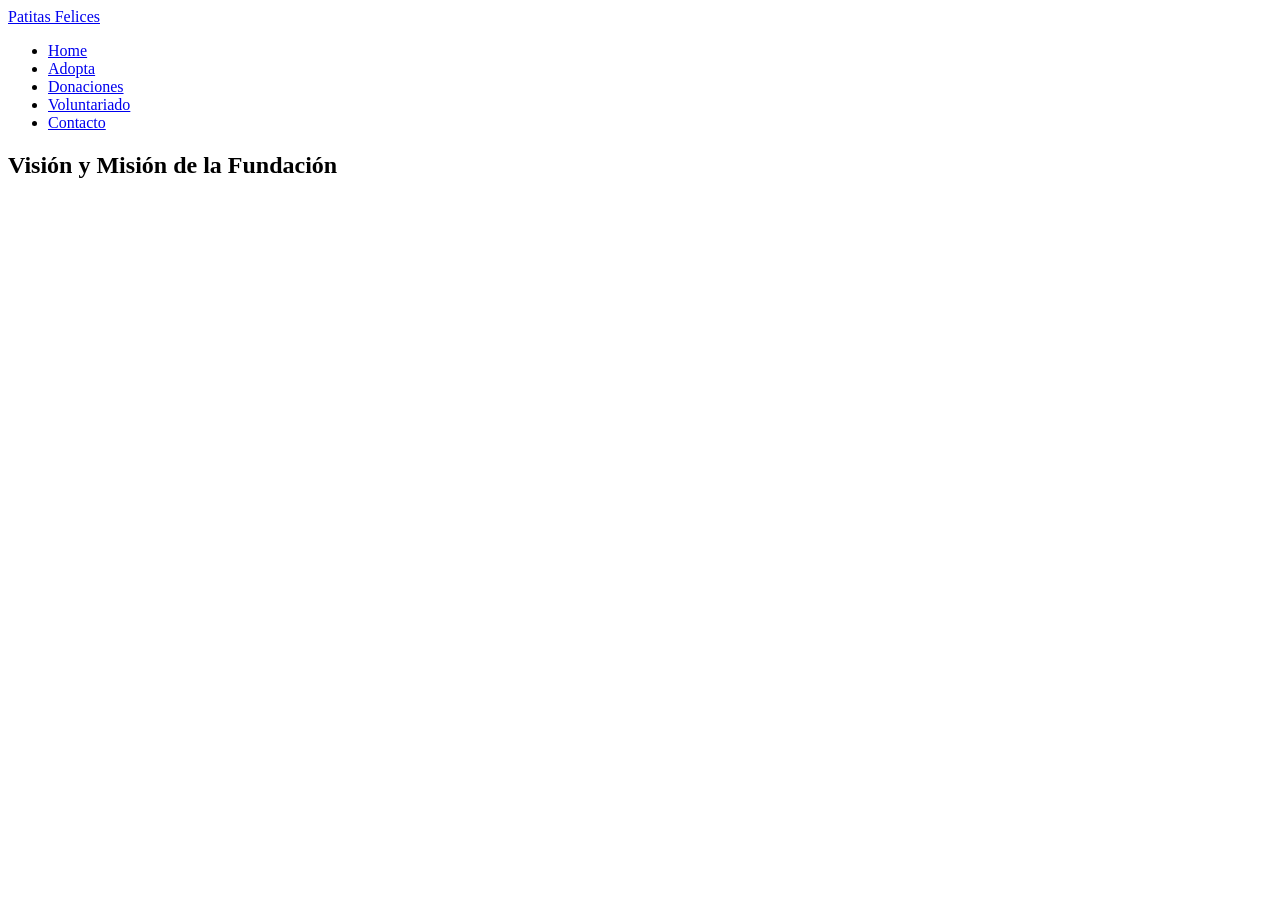
==== index.html @ 3a478973 "feat: add initial index.html" ====
<!DOCTYPE html>
<html lang="es">
<head>
  <meta charset="UTF-8">
  <meta name="viewport" content="width=device-width, initial-scale=1.0">
  <title>Fundación Patitas Felices</title>
  <link rel="stylesheet" href="css/styles.css">
</head>
<body>
  <!-- Encabezado principal -->
  <header class="site-header">
    <div class="logo">
      <a href="index.html">Patitas Felices</a>
    </div>
    <nav class="main-nav">
      <ul>
        <li><a href="index.html" class="is-active">Home</a></li>
        <li><a href="adopta.html">Adopta</a></li>
        <li><a href="#donaciones">Donaciones</a></li>
        <li><a href="#voluntariado">Voluntariado</a></li>
        <li><a href="contacto.html">Contacto</a></li>
      </ul>
    </nav>
  </header>

  <main>
    <!-- Banner / Hero principal -->
    <section class="hero" id="inicio">
      <!-- Contenido del banner lo agregaremos en el siguiente bloque -->
    </section>

    <!-- Carrusel principal (CSS) -->
    <section class="carousel-principal" aria-label="Galería principal de rescates">
      <!-- Imágenes y captions se agregarán después -->
    </section>

    <!-- Secciones destacadas: Adopta / Donaciones / Voluntariado / Contacto -->
    <section class="secciones-destacadas">
      <!-- Tarjetas destacadas se agregarán después -->
    </section>

    <!-- Visión y Misión -->
    <section class="vision-mision" aria-labelledby="titulo-vision-mision">
      <h2 id="titulo-vision-mision" class="sr-only">Visión y Misión de la Fundación</h2>
      <article class="bloque-vision">
        <!-- Contenido de Visión -->
      </article>
      <article class="bloque-mision">
        <!-- Contenido de Misión -->
      </article>
    </section>

    <!-- Galería / Carrusel secundario -->
    <section class="galeria-secundaria" aria-label="Galería de rescates y eventos">
      <!-- Imágenes secundarias -->
    </section>

    <!-- Testimonios (opcional) -->
    <section class="testimonios" aria-label="Testimonios de adoptantes y voluntarios">
      <!-- Tarjetas de testimonios -->
    </section>
  </main>

  <footer class="site-footer">
    <!-- Agregaremos el contenido del footer en otro bloque -->
  </footer>
</body>
</html>
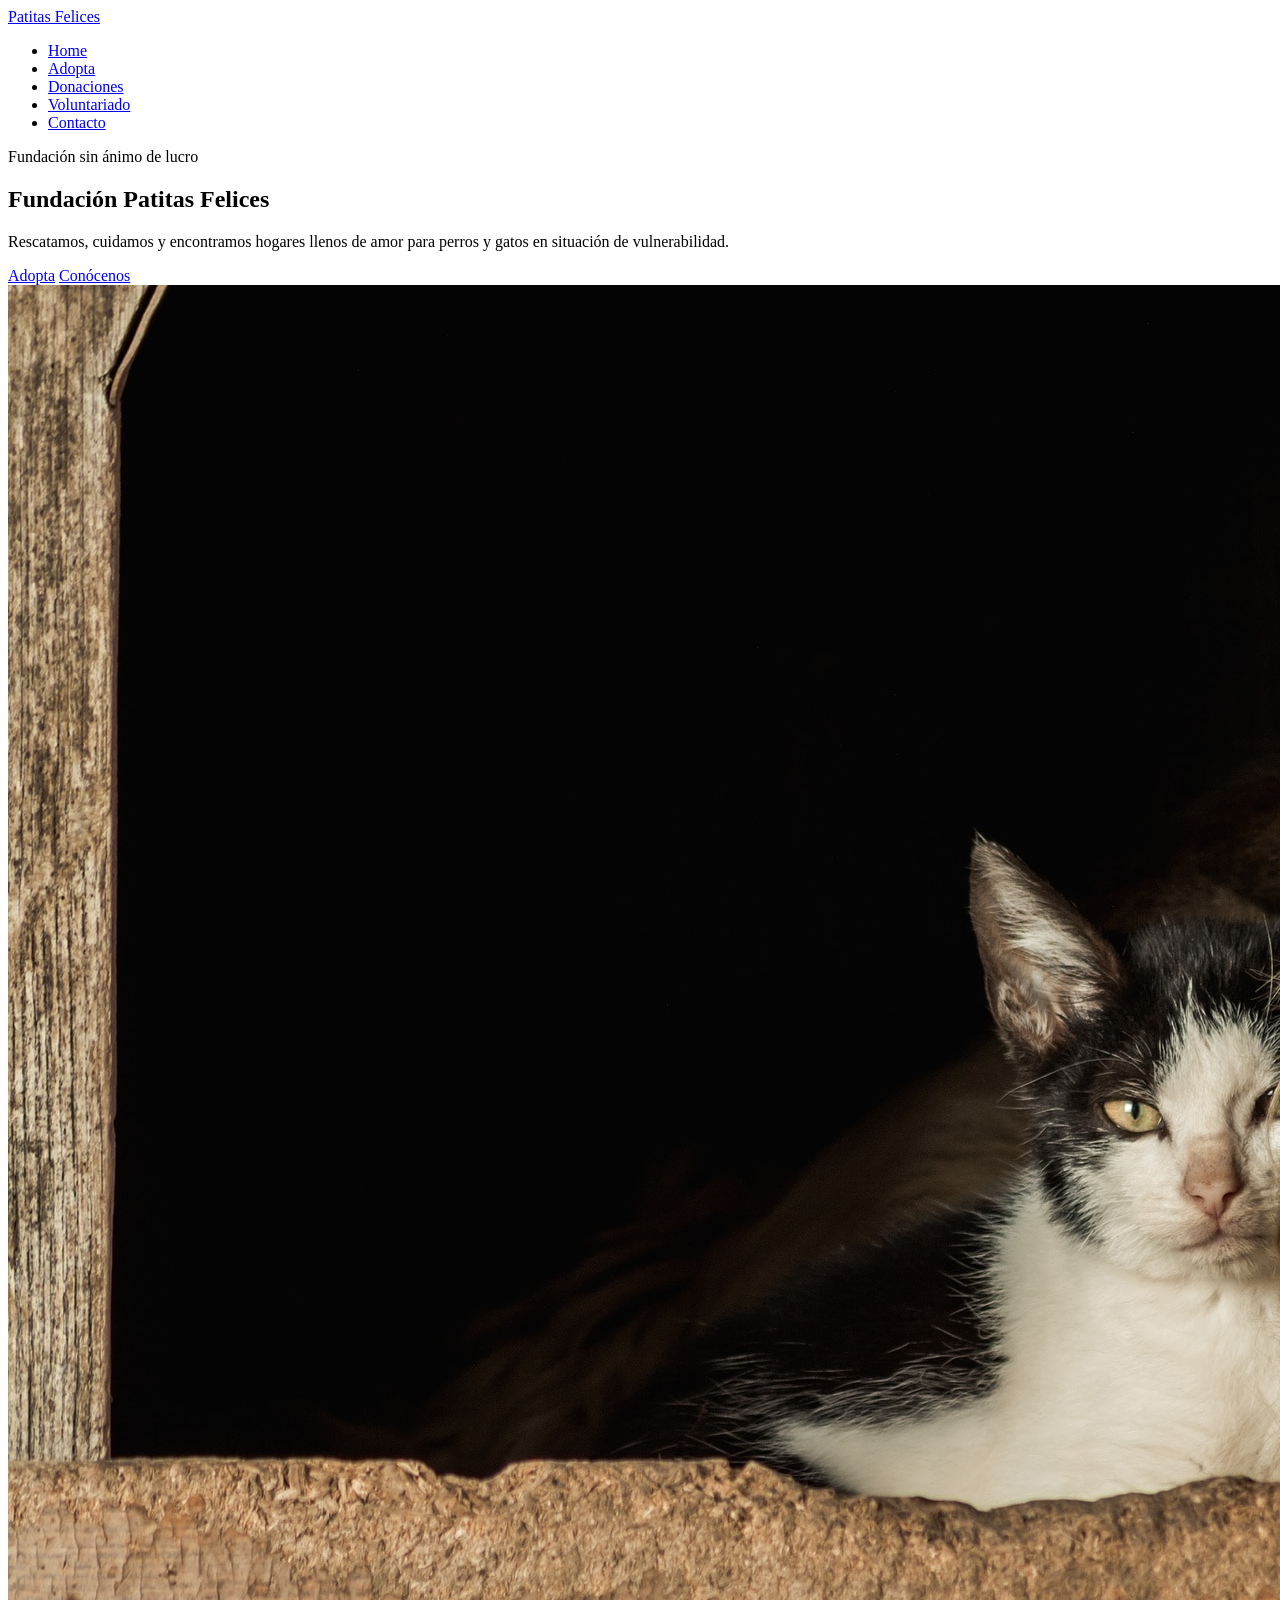
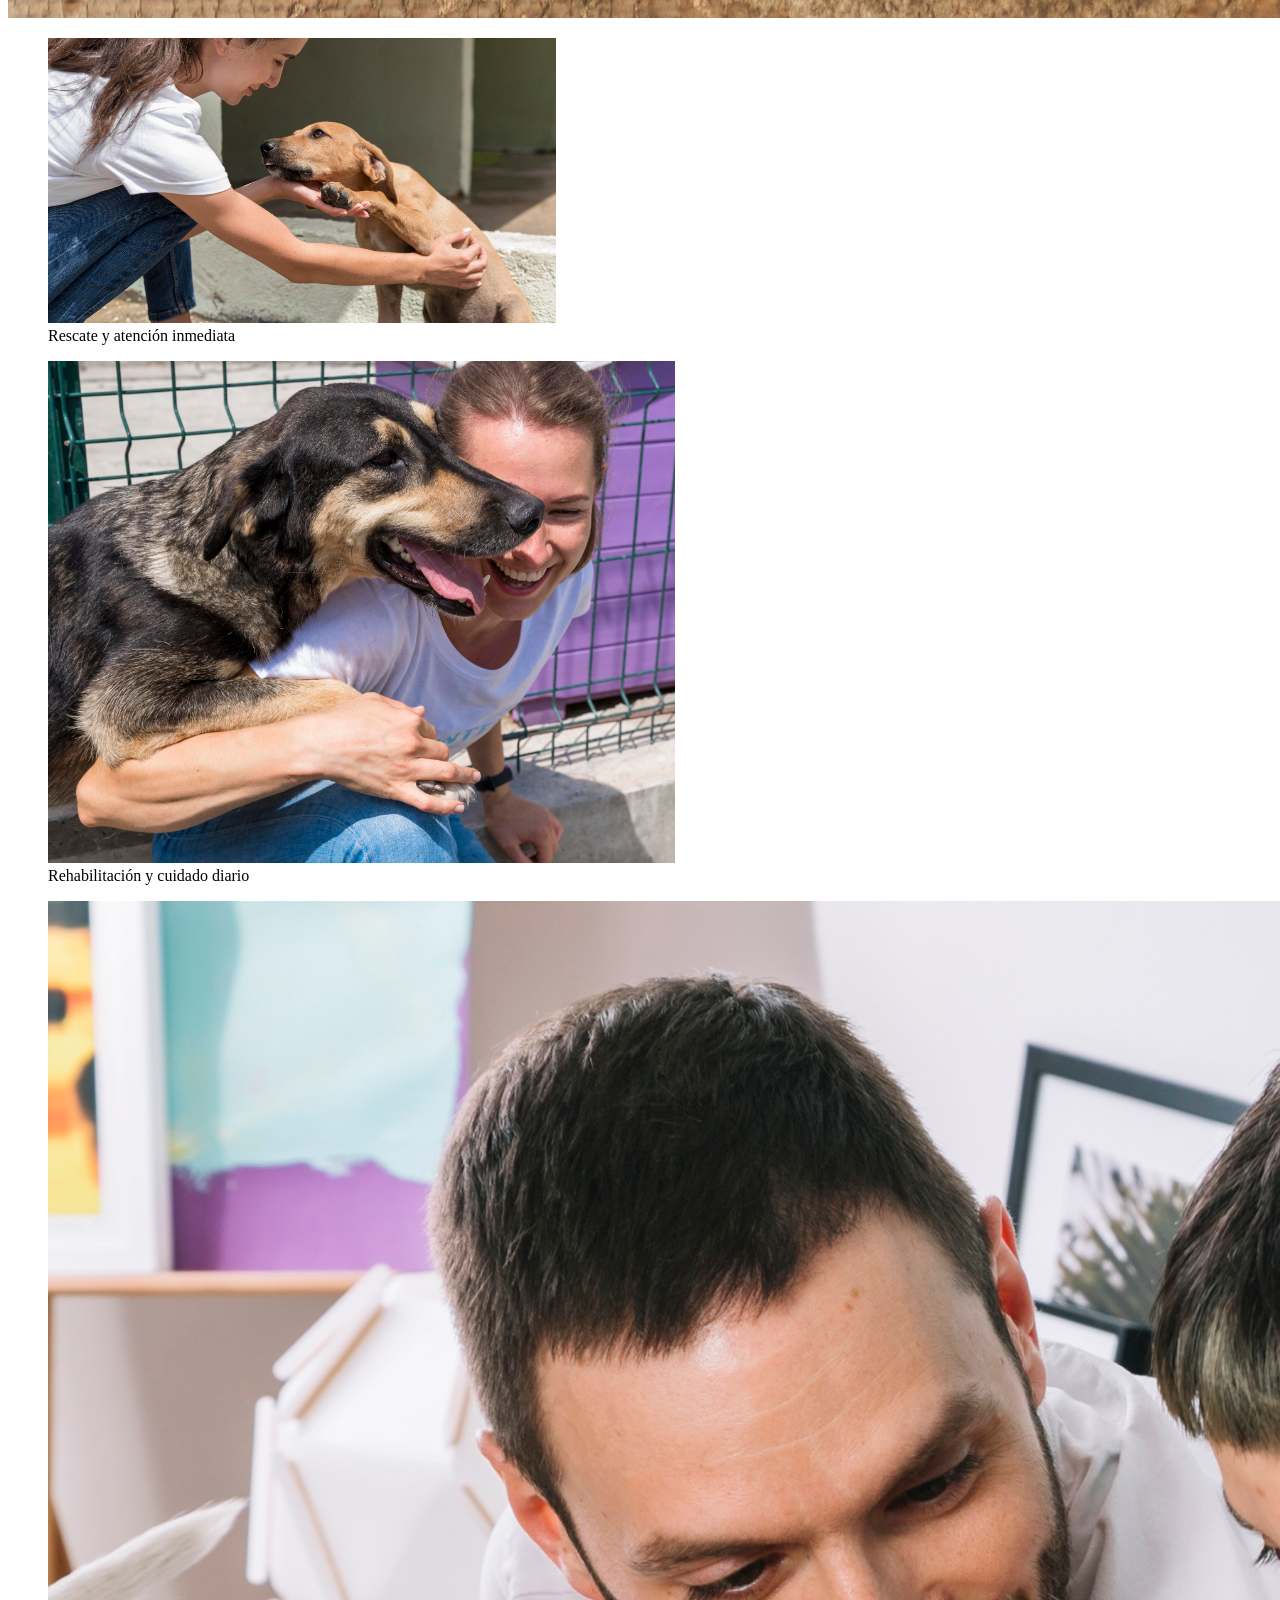
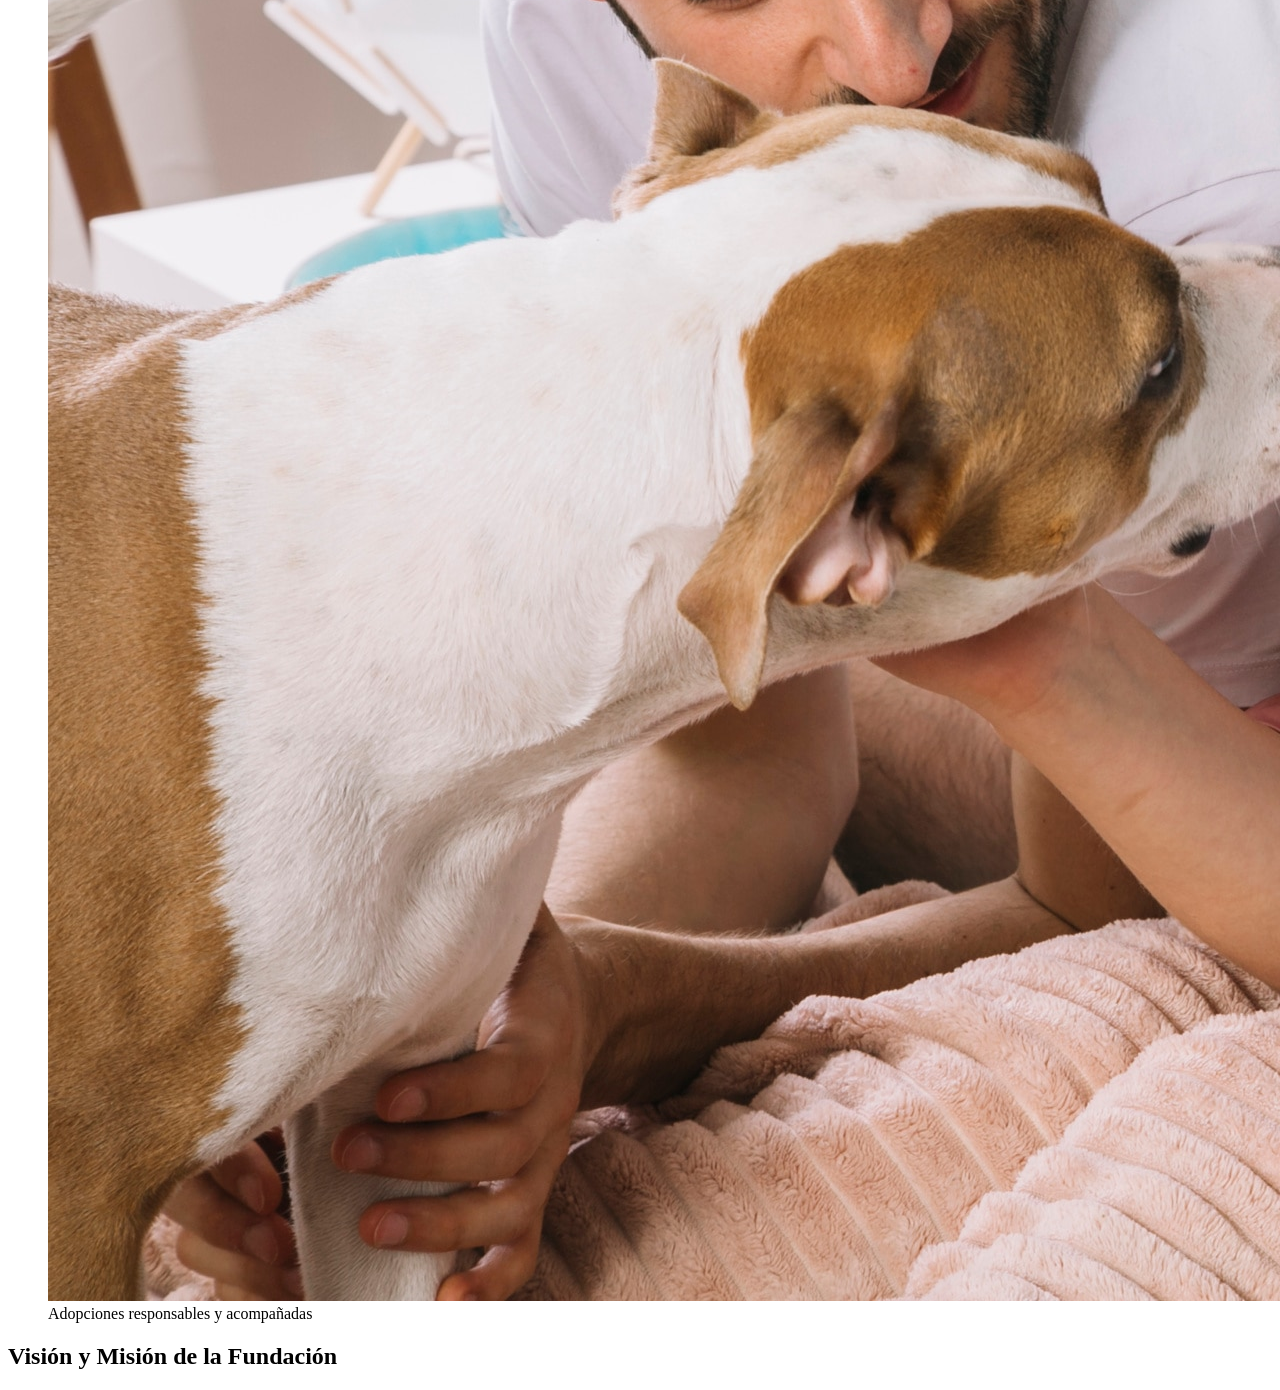
==== commit 7da43c54: "✨ feat: add hero banner and main carousel structure" ====
--- a/index.html
+++ b/index.html
@@ -26,12 +26,41 @@
   <main>
     <!-- Banner / Hero principal -->
     <section class="hero" id="inicio">
-      <!-- Contenido del banner lo agregaremos en el siguiente bloque -->
+      <div class="hero-contenido">
+        <p class="hero-etiqueta">Fundación sin ánimo de lucro</p>
+        <h1 class="hero-titulo">Fundación Patitas Felices</h1>
+        <p class="hero-slogan">
+          Rescatamos, cuidamos y encontramos hogares llenos de amor para perros y gatos en situación de vulnerabilidad.
+        </p>
+        <div class="hero-acciones">
+          <a href="adopta.html" class="btn btn-principal">Adopta</a>
+          <a href="#donaciones" class="btn btn-secundario">Conócenos</a>
+        </div>
+      </div>
+      <div class="hero-imagen">
+        <!-- Imagen ilustrativa, se mostrará con CSS -->
+        <img src="assets/img/hero-perrito-gatito.jpg" alt="Perro y gato rescatados por la fundación" />
+      </div>
     </section>
 
     <!-- Carrusel principal (CSS) -->
     <section class="carousel-principal" aria-label="Galería principal de rescates">
-      <!-- Imágenes y captions se agregarán después -->
+      <div class="carousel-inner">
+        <figure class="slide slide-1">
+          <img src="assets/img/carrusel-rescate-1.jpg" alt="Voluntarios rescatando un perro en la calle" />
+          <figcaption>Rescate y atención inmediata</figcaption>
+        </figure>
+
+        <figure class="slide slide-2">
+          <img src="assets/img/carrusel-rehabilitacion-2.jpg" alt="Perro en recuperación en la fundación" />
+          <figcaption>Rehabilitación y cuidado diario</figcaption>
+        </figure>
+
+        <figure class="slide slide-3">
+          <img src="assets/img/carrusel-adopcion-3.jpg" alt="Familia adoptando un perro" />
+          <figcaption>Adopciones responsables y acompañadas</figcaption>
+        </figure>
+      </div>
     </section>
 
     <!-- Secciones destacadas: Adopta / Donaciones / Voluntariado / Contacto -->
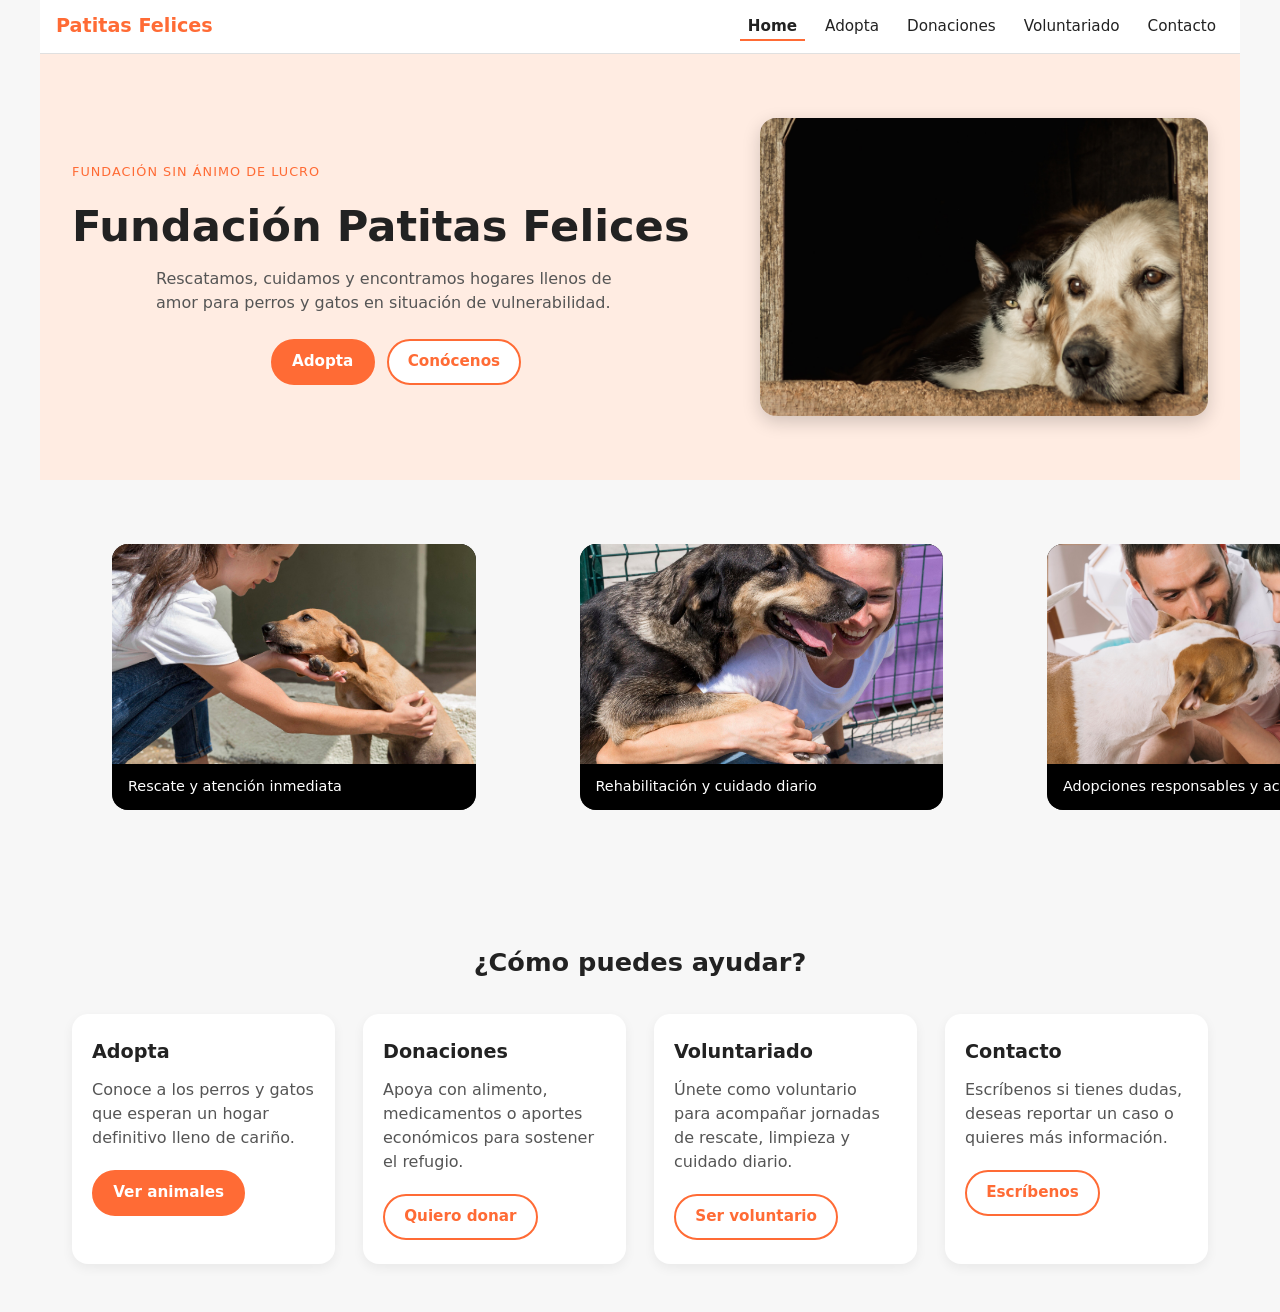
==== commit 10b2db5f: "feat(index-page): agregar secciones destacadas con tarjetas responsivas" ====
--- a/index.html
+++ b/index.html
@@ -65,7 +65,34 @@
 
     <!-- Secciones destacadas: Adopta / Donaciones / Voluntariado / Contacto -->
     <section class="secciones-destacadas">
-      <!-- Tarjetas destacadas se agregarán después -->
+          
+      <h2 class="secciones-titulo">¿Cómo puedes ayudar?</h2>
+
+      <div class="secciones-grid">
+        <article class="tarjeta-destacada">
+          <h3>Adopta</h3>
+          <p>Conoce a los perros y gatos que esperan un hogar definitivo lleno de cariño.</p>
+          <a href="adopta.html" class="btn btn-principal">Ver animales</a>
+        </article>
+
+        <article class="tarjeta-destacada" id="donaciones">
+          <h3>Donaciones</h3>
+          <p>Apoya con alimento, medicamentos o aportes económicos para sostener el refugio.</p>
+          <a href="contacto.html" class="btn btn-secundario">Quiero donar</a>
+        </article>
+
+        <article class="tarjeta-destacada" id="voluntariado">
+          <h3>Voluntariado</h3>
+          <p>Únete como voluntario para acompañar jornadas de rescate, limpieza y cuidado diario.</p>
+          <a href="contacto.html" class="btn btn-secundario">Ser voluntario</a>
+        </article>
+
+        <article class="tarjeta-destacada">
+          <h3>Contacto</h3>
+          <p>Escríbenos si tienes dudas, deseas reportar un caso o quieres más información.</p>
+          <a href="contacto.html" class="btn btn-secundario">Escríbenos</a>
+        </article>
+      </div>
     </section>
 
     <!-- Visión y Misión -->
--- a/css/styles.css
+++ b/css/styles.css
@@ -0,0 +1,324 @@
+*,
+*::before,
+*::after {
+  box-sizing: border-box;
+}
+
+html {
+  font-size: 16px;
+  scroll-behavior: smooth;
+}
+
+body {
+  margin: 0;
+  font-family: system-ui, -apple-system, BlinkMacSystemFont, "Segoe UI", sans-serif;
+  color: #222222;
+  background-color: #f7f7f7;
+  max-width: 1200px;
+  margin-inline: auto;
+  line-height: 1.5;
+}
+
+img {
+  max-width: 100%;
+  height: auto;
+  display: block;
+}
+
+a {
+  color: inherit;
+  text-decoration: none;
+}
+
+.sr-only {
+  position: absolute;
+  width: 1px;
+  height: 1px;
+  padding: 0;
+}
+
+.sr-only {
+  margin: -1px;
+  overflow: hidden;
+  clip: rect(0, 0, 0, 0);
+  white-space: nowrap;
+  border: 0;
+}
+
+.site-header {
+  display: flex;
+  align-items: center;
+  justify-content: space-between;
+}
+
+.site-header {
+  padding: 0.75rem 1rem;
+  background-color: #ffffff;
+  border-bottom: 1px solid #e0e0e0;
+}
+
+.logo a {
+  font-weight: 700;
+  font-size: 1.2rem;
+}
+
+.logo a {
+  color: #ff6b35;
+}
+
+.main-nav ul {
+  list-style: none;
+  display: flex;
+  gap: 0.75rem;
+  margin: 0;
+  padding: 0;
+}
+
+.main-nav a {
+  font-size: 0.95rem;
+  padding: 0.25rem 0.5rem;
+}
+
+.main-nav a.is-active {
+  border-bottom: 2px solid #ff6b35;
+  font-weight: 600;
+}
+
+.btn {
+  display: inline-block;
+  padding: 0.6rem 1.2rem;
+  border-radius: 999px;
+}
+
+.btn {
+  font-size: 0.95rem;
+  font-weight: 600;
+  border: 2px solid transparent;
+}
+
+.btn-principal {
+  background-color: #ff6b35;
+  color: #ffffff;
+  border-color: #ff6b35;
+}
+
+.btn-secundario {
+  background-color: #ffffff;
+  color: #ff6b35;
+  border-color: #ff6b35;
+}
+
+.btn:hover {
+  transform: translateY(-1px);
+  box-shadow: 0 4px 10px rgba(0, 0, 0, 0.12);
+}
+
+.hero {
+  padding: 2.5rem 1rem;
+  background-color: #ffece2;
+}
+
+.hero-contenido {
+  text-align: center;
+  margin-bottom: 1.5rem;
+}
+
+.hero-etiqueta {
+  text-transform: uppercase;
+  letter-spacing: 0.08em;
+  font-size: 0.8rem;
+  color: #ff6b35;
+}
+
+.hero-titulo {
+  font-size: 2rem;
+  margin: 0.5rem 0;
+}
+
+.hero-slogan {
+  margin: 0.5rem auto 1.5rem;
+  max-width: 32rem;
+  color: #555555;
+}
+
+.hero-acciones {
+  display: flex;
+  flex-wrap: wrap;
+  justify-content: center;
+  gap: 0.75rem;
+}
+
+.hero-imagen img {
+  border-radius: 1rem;
+  box-shadow: 0 6px 18px rgba(0, 0, 0, 0.18);
+}
+
+.carousel-principal {
+  padding: 2rem 1rem;
+}
+
+.carousel-inner {
+  display: flex;
+  flex-direction: column;
+  gap: 1rem;
+}
+
+.slide {
+  border-radius: 1rem;
+  overflow: hidden;
+  background-color: #000000;
+}
+
+.slide img {
+  width: 100%;
+  height: 220px;
+  object-fit: cover;
+}
+
+.slide figcaption {
+  padding: 0.75rem 1rem;
+  font-size: 0.9rem;
+  color: #ffffff;
+  background: linear-gradient(to top, rgba(0, 0, 0, 0.7), transparent);
+}
+
+.secciones-destacadas {
+  padding: 2.5rem 1rem;
+}
+
+.secciones-titulo {
+  text-align: center;
+  font-size: 1.6rem;
+  margin-bottom: 2rem;
+}
+
+.secciones-grid {
+  display: flex;
+  flex-direction: column;
+  gap: 1.25rem;
+}
+
+.tarjeta-destacada {
+  background-color: #ffffff;
+  border-radius: 1rem;
+  padding: 1.5rem 1.25rem;
+  box-shadow: 0 4px 12px rgba(0, 0, 0, 0.06);
+}
+
+.tarjeta-destacada h3 {
+  margin-top: 0;
+  margin-bottom: 0.75rem;
+  font-size: 1.2rem;
+}
+
+.tarjeta-destacada p {
+  margin-top: 0;
+  margin-bottom: 1.2rem;
+  color: #555555;
+}
+
+
+/* Tablet */
+@media (min-width: 601px) and (max-width: 1023px) {
+  .hero {
+    padding: 3rem 2rem;
+  }
+
+  .hero-titulo {
+    font-size: 2.3rem;
+  }
+
+  .hero-contenido {
+    text-align: left;
+    margin-bottom: 1.5rem;
+  }
+
+  .hero-imagen {
+    max-width: 26rem;
+    margin-inline: auto;
+  }
+
+  .carousel-inner {
+    flex-direction: row;
+    overflow-x: auto;
+  }
+  
+  .slide {
+    min-width: 70%;
+    flex: 0 0 auto;
+  }
+
+  .secciones-grid {
+    flex-direction: row;
+    flex-wrap: wrap;
+    justify-content: center;
+    gap: 1.5rem;
+  }
+
+  .tarjeta-destacada {
+    flex: 1 1 calc(50% - 1.5rem);
+    max-width: 18rem;
+  }
+
+}
+
+/* Desktop */
+@media (min-width: 1024px) {
+
+  .hero {
+    padding: 4rem 2rem;
+    display: flex;
+    align-items: center;
+    justify-content: space-between;
+    gap: 2.5rem;
+  }
+
+  .hero-contenido {
+    flex: 1;
+    text-align: left;
+    margin-bottom: 0;
+  }
+
+  .hero-titulo {
+    font-size: 2.7rem;
+  }
+
+  .hero-slogan {
+    font-size: 1rem;
+    max-width: 30rem;
+  }
+
+  .hero-imagen {
+    flex: 1;
+    max-width: 28rem;
+  }
+
+  .carousel-principal {
+    padding: 3rem 2rem;
+  }
+
+  .carousel-inner {
+    flex-direction: row;
+    gap: 1.5rem;
+  }
+
+  .slide {
+    min-width: 32%;
+    flex: 1 1 0;
+  }
+
+  .secciones-destacadas {
+    padding: 3rem 2rem;
+  }
+  
+  .secciones-grid {
+    display: grid;
+    grid-template-columns: repeat(4, minmax(0, 1fr));
+    gap: 1.75rem;
+  }
+
+  .tarjeta-destacada {
+    max-width: none;
+  }
+
+}
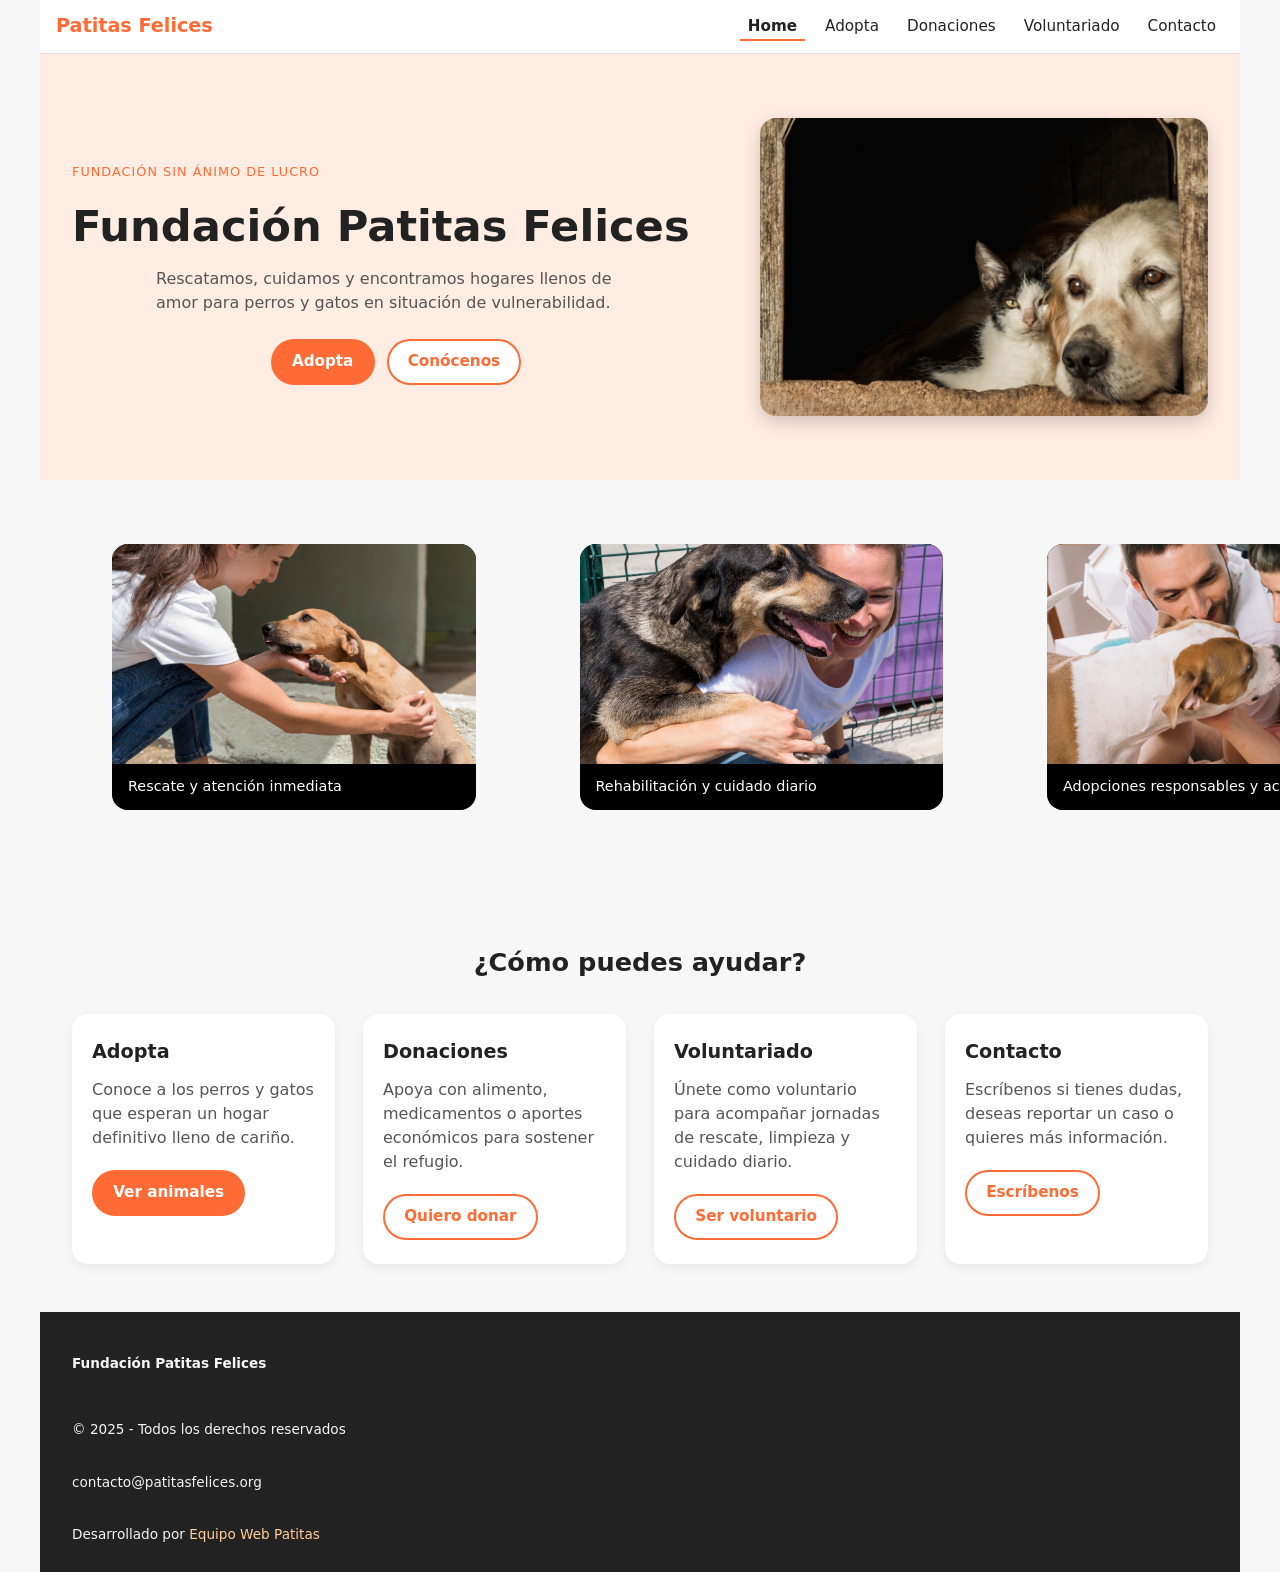
==== commit e1d24f1f: "feat(contact-page): crear página de contacto con formulario y footer reutilizable" ====
--- a/index.html
+++ b/index.html
@@ -118,7 +118,12 @@
   </main>
 
   <footer class="site-footer">
-    <!-- Agregaremos el contenido del footer en otro bloque -->
+    <p class="footer-fundacion">Fundación Patitas Felices</p>
+    <p class="footer-copy">© 2025 - Todos los derechos reservados</p>
+    <p class="footer-contacto">contacto@patitasfelices.org</p>
+    <p class="footer-dev">
+      Desarrollado por <a href="#" target="_blank" rel="noopener">Equipo Web Patitas</a>
+    </p>
   </footer>
 </body>
 </html>
--- a/css/styles.css
+++ b/css/styles.css
@@ -217,6 +217,353 @@
   color: #555555;
 }
 
+.intro-adopta {
+  padding: 2.5rem 1rem 1rem;
+  text-align: center;
+}
+
+.catalogo-titulo {
+  font-size: 1.8rem;
+  margin-bottom: 0.75rem;
+}
+
+.catalogo-descripcion {
+  max-width: 40rem;
+  margin: 0 auto;
+  color: #555555;
+}
+
+.catalogo-animales {
+  padding: 1.5rem 1rem 3rem;
+}
+
+.grid-animales {
+  display: grid;
+  grid-template-columns: 1fr;
+  gap: 1.5rem;
+}
+
+.tarjeta-destacada,
+.tarjeta-animal {
+  background-color: #ffffff;
+  border-radius: 1rem;
+  box-shadow: 0 4px 12px rgba(0, 0, 0, 0.06);
+}
+
+.tarjeta-animal {
+  padding: 1rem 1rem 1.25rem;
+  display: flex;
+  flex-direction: column;
+  gap: 0.75rem;
+}
+
+.animal-imagen img {
+  border-radius: 0.75rem;
+  width: 100%;
+  height: 200px;
+  object-fit: cover;
+}
+
+.animal-info {
+  display: flex;
+  flex-direction: column;
+  gap: 0.25rem;
+}
+
+.animal-nombre {
+  font-size: 1.2rem;
+  margin: 0;
+}
+
+.animal-detalle {
+  margin: 0;
+  font-size: 0.9rem;
+  color: #666666;
+}
+
+.estado {
+  display: inline-block;
+  margin-top: 0.25rem;
+  padding: 0.25rem 0.6rem;
+  border-radius: 999px;
+  font-size: 0.8rem;
+  font-weight: 600;
+}
+
+.estado-disponible {
+  background-color: #e3f9e5;
+  color: #237a3b;
+}
+
+.estado-adoptado {
+  background-color: #e0e0e0;
+  color: #555555;
+}
+
+.tarjeta-animal .btn {
+  align-self: flex-start;
+}
+
+.perfil-animal {
+  padding: 2.5rem 1rem 2rem;
+}
+
+.perfil-encabezado {
+  display: flex;
+  flex-direction: column;
+  gap: 0.5rem;
+  align-items: flex-start;
+  margin-bottom: 1.5rem;
+}
+
+.animal-nombre-principal {
+  font-size: 1.8rem;
+  margin: 0;
+}
+
+.perfil-layout {
+  display: flex;
+  flex-direction: column;
+  gap: 1.75rem;
+}
+
+.perfil-imagen img {
+  border-radius: 1rem;
+  width: 100%;
+  height: 260px;
+  object-fit: cover;
+}
+
+.perfil-contenido {
+  display: flex;
+  flex-direction: column;
+  gap: 1.5rem;
+}
+
+.perfil-descripcion h2,
+.perfil-ficha h2 {
+  margin-top: 0;
+  margin-bottom: 0.75rem;
+}
+
+.perfil-descripcion p {
+  margin-top: 0;
+  margin-bottom: 0.75rem;
+  color: #555555;
+}
+
+.perfil-ficha ul {
+  list-style: none;
+  padding: 0;
+  margin: 0;
+}
+
+.perfil-ficha li {
+  margin-bottom: 0.4rem;
+}
+
+.perfil-cta .btn {
+  margin-bottom: 0.5rem;
+}
+
+.perfil-nota {
+  margin: 0;
+  font-size: 0.85rem;
+  color: #666666;
+}
+
+.animales-relacionados {
+  padding: 2rem 1rem 3rem;
+  background-color: #f0f4f8;
+}
+
+.relacionados-titulo {
+  font-size: 1.4rem;
+  margin-bottom: 1.5rem;
+  text-align: left;
+}
+
+.relacionados-grid {
+  display: grid;
+  grid-template-columns: 1fr;
+  gap: 1.25rem;
+}
+
+.tarjeta-animal-relacionado {
+  background-color: #ffffff;
+  border-radius: 1rem;
+  padding: 0.75rem 0.75rem 1rem;
+  box-shadow: 0 4px 12px rgba(0, 0, 0, 0.05);
+  display: flex;
+  flex-direction: column;
+  gap: 0.75rem;
+}
+
+.tarjeta-animal-relacionado .btn {
+  align-self: flex-start;
+}
+
+.intro-contacto {
+  padding: 2.5rem 1rem 1rem;
+  text-align: center;
+}
+
+.intro-contacto h1 {
+  font-size: 1.8rem;
+  margin-bottom: 0.75rem;
+}
+
+.intro-contacto p {
+  max-width: 38rem;
+  margin: 0 auto;
+  color: #555555;
+}
+
+.contacto-contenido {
+  padding: 1.5rem 1rem 3rem;
+  display: flex;
+  flex-direction: column;
+  gap: 2rem;
+}
+
+.contacto-info h2 {
+  margin-top: 0;
+  margin-bottom: 0.75rem;
+}
+
+.contacto-info p {
+  margin: 0.25rem 0;
+}
+
+.contacto-redes {
+  list-style: none;
+  padding: 0;
+  margin: 0.75rem 0 0;
+  display: flex;
+  gap: 0.75rem;
+  flex-wrap: wrap;
+}
+
+.contacto-redes a {
+  font-size: 0.9rem;
+  padding: 0.3rem 0.6rem;
+  border-radius: 999px;
+  background-color: #ffffff;
+  border: 1px solid #ff6b35;
+}
+
+.contacto-formulario h2 {
+  margin-top: 0;
+  margin-bottom: 0.5rem;
+}
+
+.nota-obligatorios {
+  margin: 0 0 1rem;
+  font-size: 0.85rem;
+  color: #666666;
+}
+
+.asterisco {
+  color: #d7263d;
+}
+
+.form-contacto {
+  display: flex;
+  flex-direction: column;
+  gap: 1rem;
+}
+
+.campo {
+  display: flex;
+  flex-direction: column;
+  gap: 0.3rem;
+}
+
+.campo label {
+  font-size: 0.9rem;
+  font-weight: 600;
+}
+
+.campo input,
+.campo select,
+.campo textarea {
+  padding: 0.6rem 0.75rem;
+  border-radius: 0.5rem;
+  border: 1px solid #cccccc;
+  font: inherit;
+  background-color: #ffffff;
+}
+
+.campo textarea {
+  resize: vertical;
+}
+
+.mensaje-estado {
+  font-size: 0.8rem;
+  margin: 0;
+}
+
+.mensaje-error-ejemplo {
+  color: #d7263d;
+}
+
+.mensaje-exito-ejemplo {
+  color: #237a3b;
+}
+
+/* Campo requerido vacío (placeholder visible) */
+.campo input:required:placeholder-shown,
+.campo textarea:required:placeholder-shown,
+.campo select:required:invalid {
+  border-color: #f0b4b4;
+  background-color: #fff5f5;
+}
+
+/* Campo válido */
+.campo input:required:valid,
+.campo textarea:required:valid,
+.campo select:required:valid {
+  border-color: #8fd19e;
+  background-color: #f3fff6;
+}
+
+.campo.error input,
+.campo.error textarea,
+.campo.error select {
+  border-color: #d7263d;
+  background-color: #fff5f5;
+}
+
+.campo.success input,
+.campo.success textarea,
+.campo.success select {
+  border-color: #237a3b;
+  background-color: #f3fff6;
+}
+
+.site-footer {
+  padding: 1.5rem 1rem;
+  background-color: #222222;
+  color: #f5f5f5;
+  display: flex;
+  flex-direction: column;
+  gap: 0.5rem;
+  font-size: 0.85rem;
+}
+
+.site-footer a {
+  color: #ffcf99;
+}
+
+.footer-fundacion {
+  font-weight: 600;
+}
+
+.footer-copy,
+.footer-contacto,
+.footer-dev {
+  margin: 0;
+}
 
 /* Tablet */
 @media (min-width: 601px) and (max-width: 1023px) {
@@ -258,6 +605,27 @@
   .tarjeta-destacada {
     flex: 1 1 calc(50% - 1.5rem);
     max-width: 18rem;
+  }
+
+  .grid-animales {
+    grid-template-columns: repeat(2, minmax(0, 1fr));
+  }
+
+  .perfil-animal {
+    padding-inline: 2rem;
+  }
+
+  .relacionados-grid {
+    grid-template-columns: repeat(2, minmax(0, 1fr));
+  }
+
+  .site-footer {
+    flex-direction: row;
+    flex-wrap: wrap;
+    align-items: center;
+    justify-content: space-between;
+    gap: 0.75rem 1.5rem;
+    padding-inline: 2rem;
   }
 
 }
@@ -321,4 +689,46 @@
     max-width: none;
   }
 
-}
+  .catalogo-animales {
+    padding-inline: 2rem;
+  }
+
+  .grid-animales {
+    grid-template-columns: repeat(4, minmax(0, 1fr));
+  }
+
+  .perfil-animal {
+    padding: 3rem 2rem 2.5rem;
+  }
+
+  .perfil-encabezado {
+    flex-direction: row;
+    align-items: center;
+    justify-content: space-between;
+  }
+
+  .perfil-layout {
+    flex-direction: row;
+    align-items: flex-start;
+    gap: 2.5rem;
+  }
+
+  .perfil-imagen {
+    flex: 1;
+  }
+
+  .perfil-contenido {
+    flex: 1;
+  }
+
+  .relacionados-grid {
+    grid-template-columns: repeat(3, minmax(0, 1fr));
+  }
+
+    .site-footer {
+    padding: 1.75rem 2rem;
+    flex-wrap: nowrap;
+    gap: 2rem;
+  }
+
+}
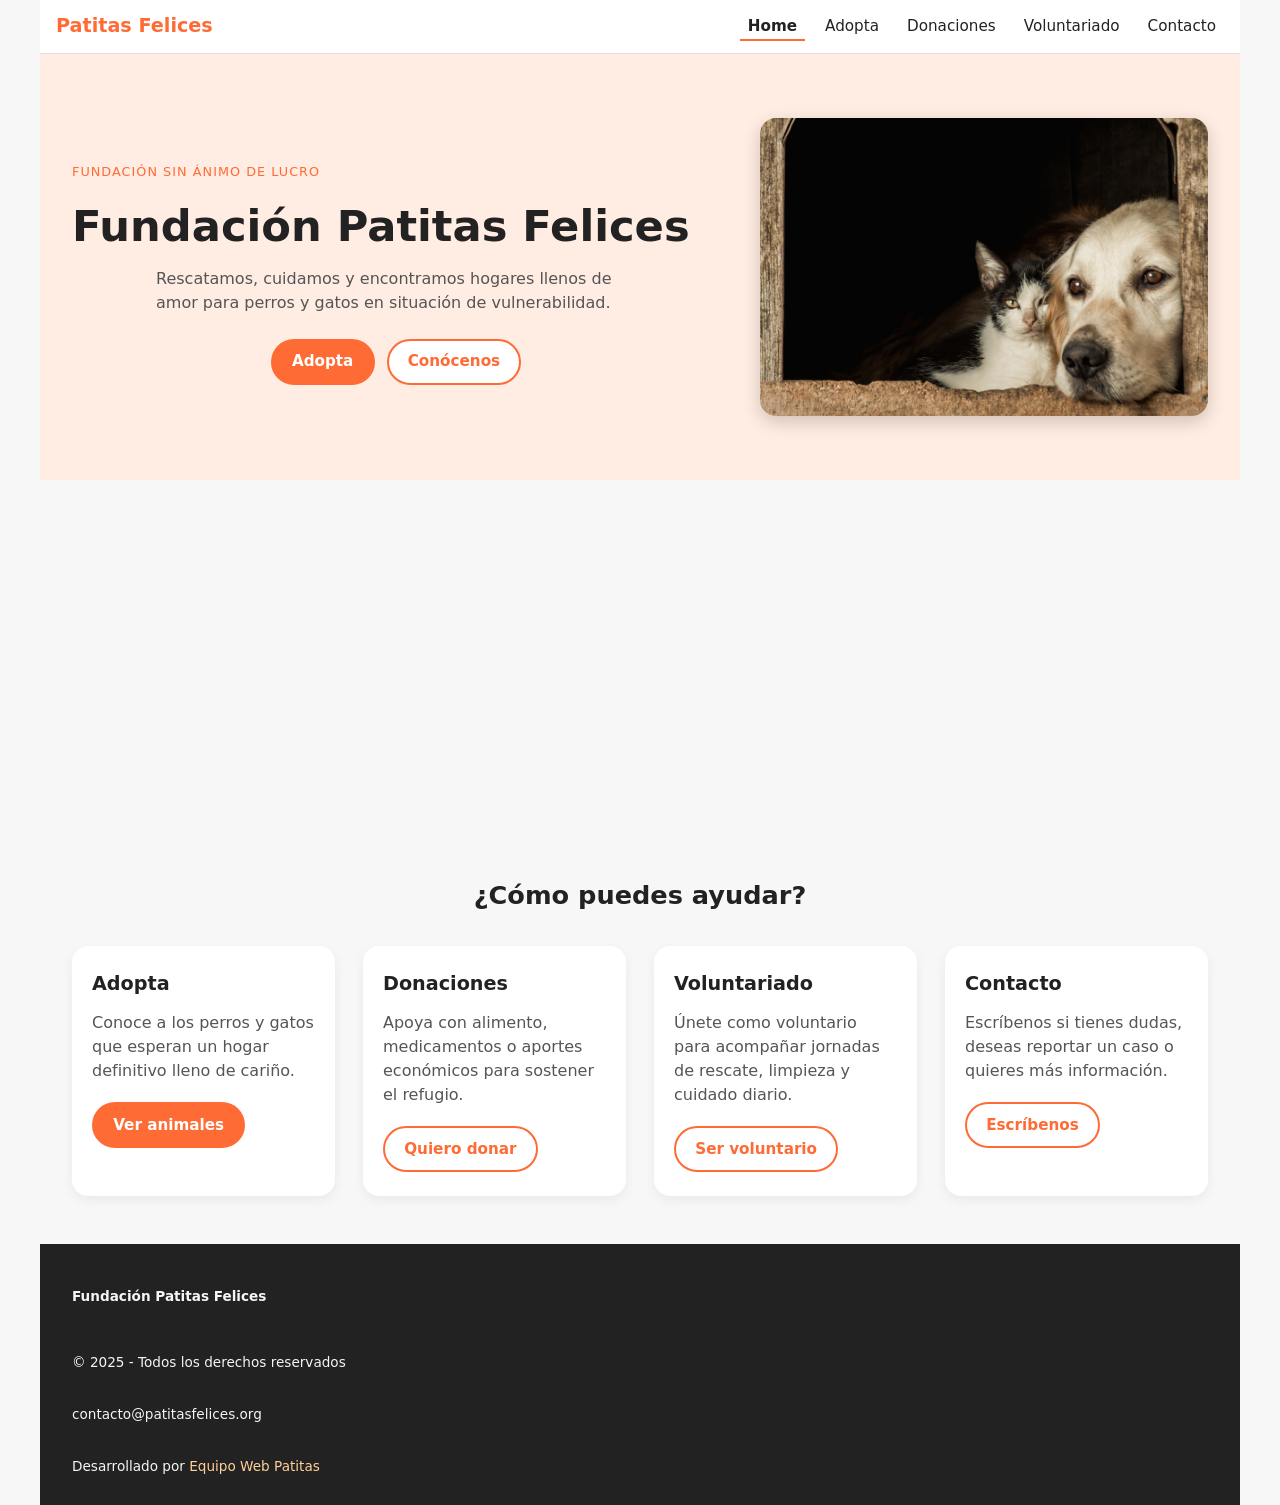
==== commit 5b947111: "feat(header): agregar menú hamburguesa responsive solo con CSS" ====
--- a/index.html
+++ b/index.html
@@ -12,12 +12,24 @@
     <div class="logo">
       <a href="index.html">Patitas Felices</a>
     </div>
+
+    <!-- Checkbox oculto que controla el menú -->
+    <input type="checkbox" id="menu-toggle" class="menu-toggle" />
+
+    <!-- Botón hamburguesa -->
+    <label for="menu-toggle" class="menu-toggle-label">
+      <span></span>
+      <span></span>
+      <span></span>
+      <span class="sr-only">Abrir o cerrar menú de navegación</span>
+    </label>
+
     <nav class="main-nav">
       <ul>
         <li><a href="index.html" class="is-active">Home</a></li>
         <li><a href="adopta.html">Adopta</a></li>
-        <li><a href="#donaciones">Donaciones</a></li>
-        <li><a href="#voluntariado">Voluntariado</a></li>
+        <li><a href="index.html#donaciones">Donaciones</a></li>
+        <li><a href="index.html#voluntariado">Voluntariado</a></li>
         <li><a href="contacto.html">Contacto</a></li>
       </ul>
     </nav>
--- a/css/styles.css
+++ b/css/styles.css
@@ -84,6 +84,26 @@
   font-weight: 600;
 }
 
+.menu-toggle {
+  position: absolute;
+  opacity: 0;
+  pointer-events: none;
+}
+
+.menu-toggle-label {
+  display: none; /* Por defecto oculto (solo lo mostramos en mobile) */
+  cursor: pointer;
+}
+
+.menu-toggle-label span {
+  display: block;
+  width: 22px;
+  height: 2px;
+  margin: 4px 0;
+  background-color: #333333;
+  border-radius: 999px;
+}
+
 .btn {
   display: inline-block;
   padding: 0.6rem 1.2rem;
@@ -155,31 +175,73 @@
 
 .carousel-principal {
   padding: 2rem 1rem;
+  position: relative;
 }
 
 .carousel-inner {
-  display: flex;
-  flex-direction: column;
-  gap: 1rem;
+  position: relative;
+  max-width: 100%;
+  height: 230px;
+  overflow: hidden;
+  border-radius: 1rem;
 }
 
 .slide {
-  border-radius: 1rem;
-  overflow: hidden;
+  position: absolute;
+  inset: 0;
+  opacity: 0;
+  display: flex;
+  flex-direction: column;
+  justify-content: flex-end;
   background-color: #000000;
+  animation: carrusel 9s infinite;
 }
 
 .slide img {
   width: 100%;
-  height: 220px;
+  height: 100%;
   object-fit: cover;
 }
 
 .slide figcaption {
+  position: absolute;
+  left: 0;
+  bottom: 0;
+  width: 100%;
   padding: 0.75rem 1rem;
   font-size: 0.9rem;
   color: #ffffff;
-  background: linear-gradient(to top, rgba(0, 0, 0, 0.7), transparent);
+  background: linear-gradient(to top, rgba(0, 0, 0, 0.8), transparent);
+}
+
+@keyframes carrusel {
+  0% {
+    opacity: 0;
+  }
+  5% {
+    opacity: 1;
+  }
+  30% {
+    opacity: 1;
+  }
+  35% {
+    opacity: 0;
+  }
+  100% {
+    opacity: 0;
+  }
+}
+
+.slide-1 {
+  animation-delay: 0s;
+}
+
+.slide-2 {
+  animation-delay: 3s;
+}
+
+.slide-3 {
+  animation-delay: 6s;
 }
 
 .secciones-destacadas {
@@ -585,7 +647,7 @@
     margin-inline: auto;
   }
 
-  .carousel-inner {
+  /* .carousel-inner {
     flex-direction: row;
     overflow-x: auto;
   }
@@ -593,7 +655,7 @@
   .slide {
     min-width: 70%;
     flex: 0 0 auto;
-  }
+  } */
 
   .secciones-grid {
     flex-direction: row;
@@ -665,10 +727,10 @@
     padding: 3rem 2rem;
   }
 
-  .carousel-inner {
+  /* .carousel-inner {
     flex-direction: row;
     gap: 1.5rem;
-  }
+  } */
 
   .slide {
     min-width: 32%;
@@ -732,3 +794,58 @@
   }
 
 }
+
+@media (max-width: 600px) {
+
+  .site-header {
+    position: relative;
+  }
+
+  /* Mostrar icono hamburguesa en mobile */
+  .menu-toggle-label {
+    display: block;
+  }
+
+  /* Menú oculto por defecto en mobile */
+  .main-nav {
+    position: absolute;
+    top: 100%;
+    right: 0;
+    left: 0;
+    background-color: #ffffff;
+    border-top: 1px solid #e0e0e0;
+    display: none;
+    padding: 0.75rem 1rem 1rem;
+  }
+
+  .main-nav ul {
+    flex-direction: column;
+    gap: 0.5rem;
+  }
+
+  .main-nav a {
+    padding: 0.4rem 0;
+  }
+
+  /* Cuando el checkbox está marcado, el menú se muestra */
+  .menu-toggle:checked + .menu-toggle-label + .main-nav {
+    display: block;
+  }
+}
+
+@media (min-width: 601px) {
+
+  .menu-toggle-label {
+    display: none;
+  }
+
+  .main-nav {
+    position: static;
+    display: block;
+    padding: 0;
+  }
+
+  .main-nav ul {
+    flex-direction: row;
+  }
+}
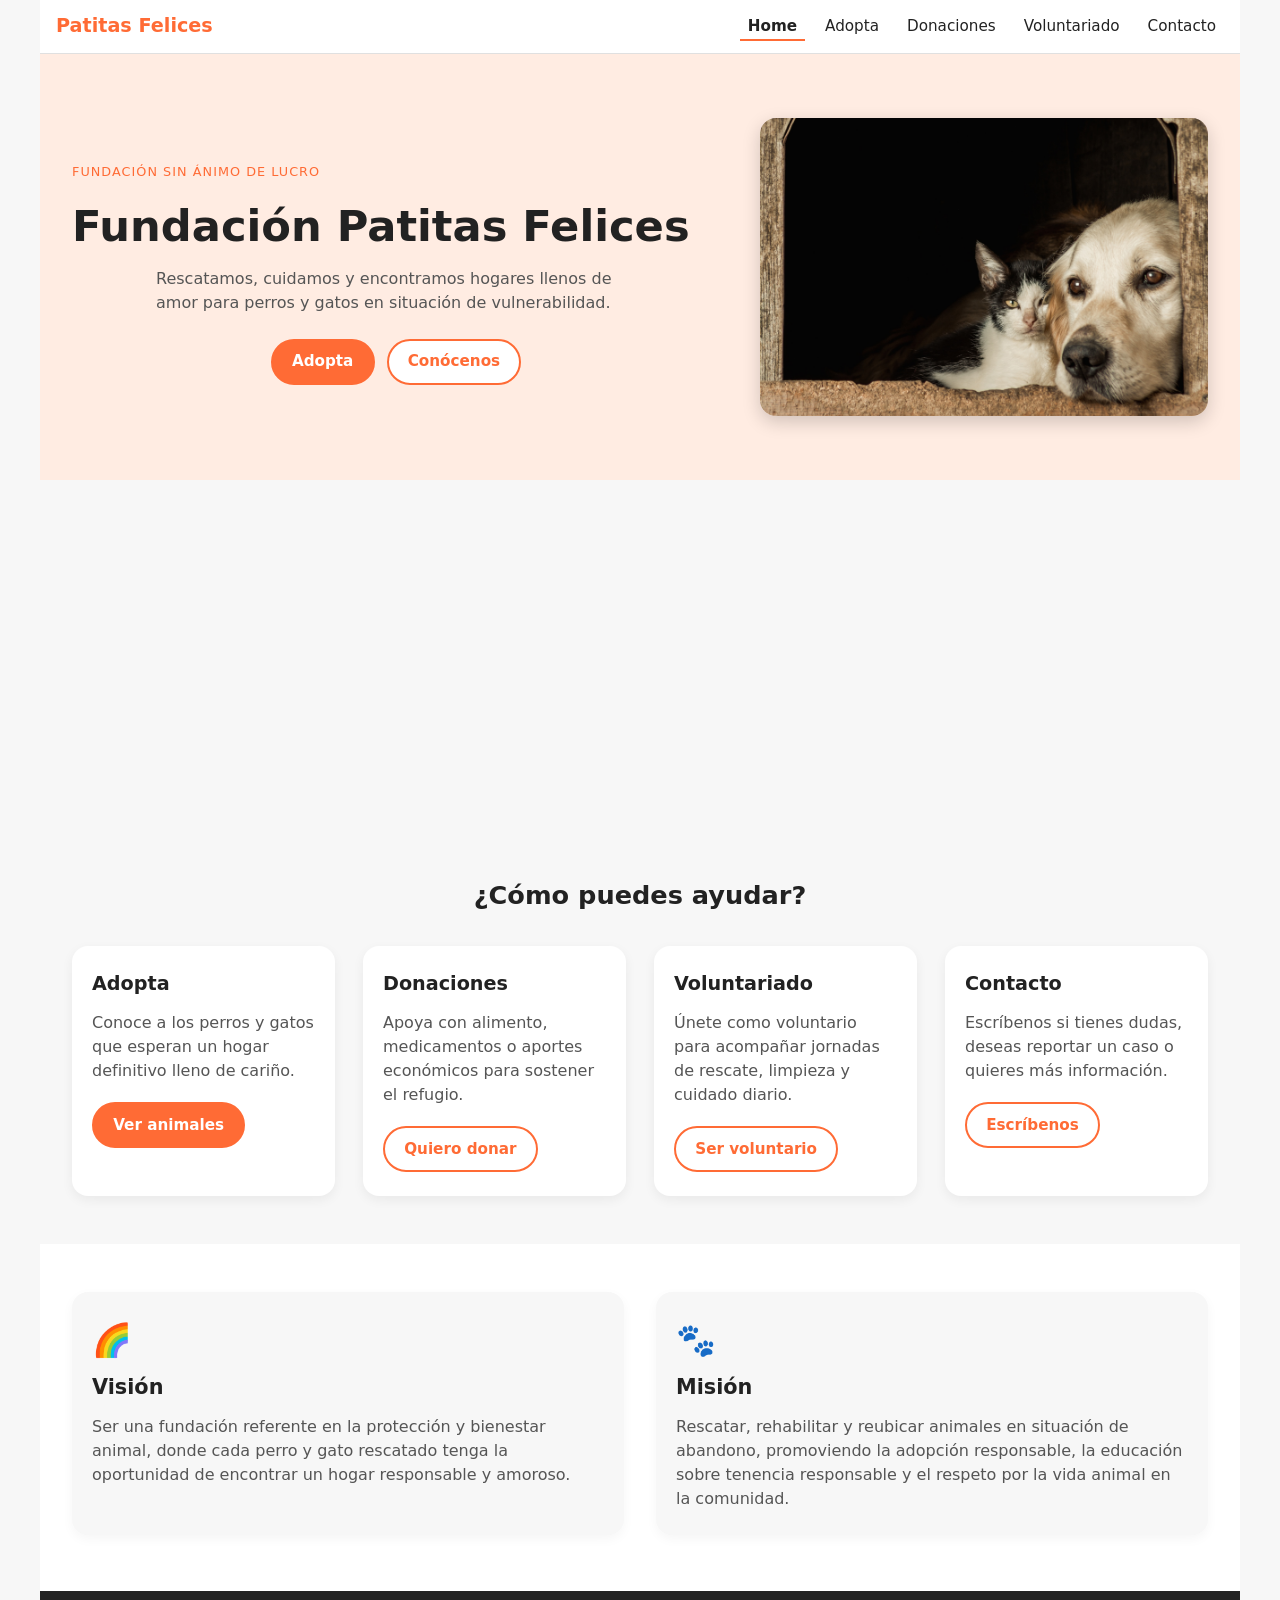
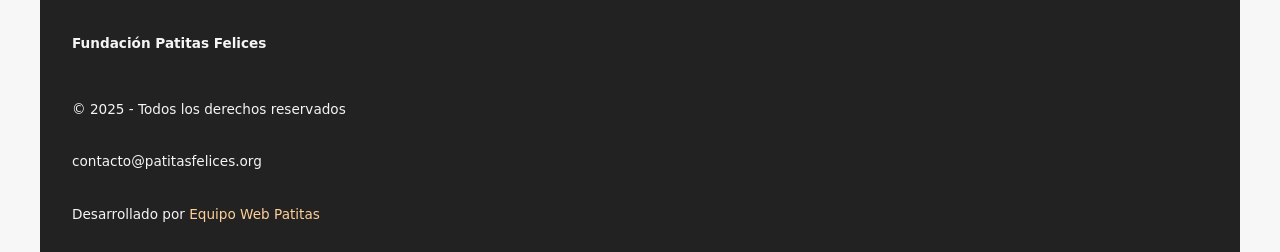
==== commit 663c5b62: "feat(index-page): creación de la visión y misión de la fundación" ====
--- a/index.html
+++ b/index.html
@@ -111,10 +111,20 @@
     <section class="vision-mision" aria-labelledby="titulo-vision-mision">
       <h2 id="titulo-vision-mision" class="sr-only">Visión y Misión de la Fundación</h2>
       <article class="bloque-vision">
-        <!-- Contenido de Visión -->
+        <div class="vision-icono" aria-hidden="true">🌈</div>
+        <h3>Visión</h3>
+        <p>
+          Ser una fundación referente en la protección y bienestar animal, donde cada perro y gato rescatado tenga la
+          oportunidad de encontrar un hogar responsable y amoroso.
+        </p>
       </article>
       <article class="bloque-mision">
-        <!-- Contenido de Misión -->
+        <div class="vision-icono" aria-hidden="true">🐾</div>
+        <h3>Misión</h3>
+        <p>
+          Rescatar, rehabilitar y reubicar animales en situación de abandono, promoviendo la adopción responsable, la
+          educación sobre tenencia responsable y el respeto por la vida animal en la comunidad.
+        </p>
       </article>
     </section>
 
--- a/css/styles.css
+++ b/css/styles.css
@@ -260,6 +260,42 @@
   gap: 1.25rem;
 }
 
+/* VISION Y MISION INICIO */
+.vision-mision {
+  padding: 2.5rem 1rem 3rem;
+  background-color: #ffffff;
+  display: flex;
+  flex-direction: column;
+  gap: 1.5rem;
+}
+
+.bloque-vision,
+.bloque-mision {
+  background-color: #f7f7f7;
+  border-radius: 1rem;
+  padding: 1.5rem 1.25rem;
+  box-shadow: 0 4px 12px rgba(0, 0, 0, 0.04);
+}
+
+.bloque-vision h3,
+.bloque-mision h3 {
+  margin-top: 0;
+  margin-bottom: 0.75rem;
+  font-size: 1.3rem;
+}
+
+.bloque-vision p,
+.bloque-mision p {
+  margin: 0;
+  color: #555555;
+}
+
+.vision-icono {
+  font-size: 2rem;
+  margin-bottom: 0.5rem;
+}
+/* VISION Y MISION FIN */
+
 .tarjeta-destacada {
   background-color: #ffffff;
   border-radius: 1rem;
@@ -792,6 +828,21 @@
     flex-wrap: nowrap;
     gap: 2rem;
   }
+
+  /* VISION Y MISION INICIO */
+
+  .vision-mision {
+    padding: 3rem 2rem 3.5rem;
+    flex-direction: row;
+    align-items: stretch;
+    gap: 2rem;
+  }
+
+  .bloque-vision,
+  .bloque-mision {
+    flex: 1;
+  }
+  /* VISION Y MISION FIN */
 
 }
 
